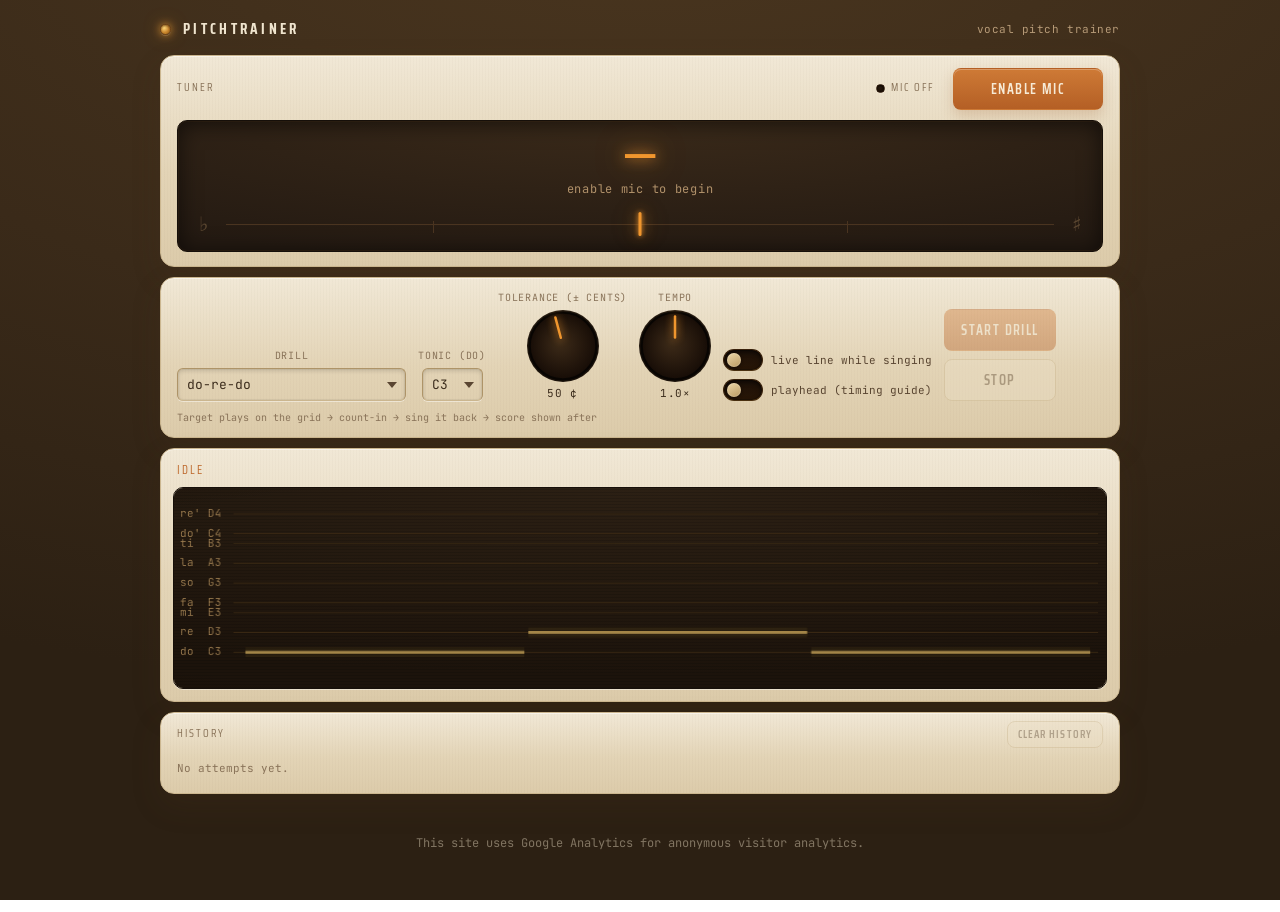
==== index.html @ 5811337f "icons" ====
<!DOCTYPE html>
<html lang="en">
<head>
<meta charset="utf-8">
<meta name="viewport" content="width=device-width, initial-scale=1">
<meta name="theme-color" content="#2C2013">
<title>PitchTrainer</title>
<link rel="manifest" href="manifest.webmanifest">
<link rel="icon" href="icons/favicon.ico" sizes="any">
<link rel="icon" type="image/png" sizes="16x16" href="icons/icon-16.png">
<link rel="icon" type="image/png" sizes="32x32" href="icons/icon-32.png">
<link rel="apple-touch-icon" sizes="180x180" href="icons/icon-180.png">
<link rel="preconnect" href="https://fonts.googleapis.com">
<link rel="preconnect" href="https://fonts.gstatic.com" crossorigin>
<link href="https://fonts.googleapis.com/css2?family=JetBrains+Mono:wght@400;500;700&family=Saira+Condensed:wght@500;600;700&display=swap" rel="stylesheet">
<link rel="stylesheet" href="css/styles.css">
<!-- Google tag (gtag.js) -->
<script async src="https://www.googletagmanager.com/gtag/js?id=G-6S166VVNEM"></script>
<script>
  window.dataLayer = window.dataLayer || [];
  function gtag(){dataLayer.push(arguments);}
  gtag('js', new Date());
  gtag('config', 'G-6S166VVNEM');
</script>
</head>
<body>
<header>
  <span class="led"></span>
  <h1>PitchTrainer</h1>
  <span class="sub">vocal pitch trainer</span>
</header>

<main>
  <!-- HERO: strobe tuner. Live the moment the mic is on before any drill -->
  <div class="brushed hero">
    <div class="hero-row">
      <span class="eyebrow">Tuner</span>
      <span class="eyebrow mic-state-row" style="margin-left:auto">
        <span class="rled" id="micLed"></span>
        <span id="micStateText">mic off</span>
      </span>
      <button id="micBtn">Enable mic</button>
    </div>
    <div class="face">
      <div class="note" id="liveNote">—</div>
      <div class="readout" id="liveCents">enable mic to begin</div>
      <div class="strobe">
        <span class="sym" id="flatSym">&#9837;</span>
        <div class="track">
          <div class="rule"></div>
          <div class="tick" style="left:25%"></div>
          <div class="detent"></div>
          <div class="tick" style="left:75%"></div>
          <div class="needle" id="liveFill"></div>
        </div>
        <span class="sym" id="sharpSym">&#9839;</span>
      </div>
    </div>
  </div>

  <!-- CONTROLS -->
  <div class="brushed controls">
    <div class="row">
      <label>Drill
        <select id="drillSel"></select>
      </label>
      <label>Tonic (do)
        <select id="tonicSel"></select>
      </label>
      <label>Tolerance (± cents)
        <div class="knob-group" id="tolKnob">
          <canvas width="72" height="72" tabindex="0"></canvas>
          <div class="knob-val">50 ¢</div>
        </div>
      </label>
      <label>Tempo
        <div class="knob-group" id="tempoKnob">
          <canvas width="72" height="72" tabindex="0"></canvas>
          <div class="knob-val" id="tempoVal">1.0×</div>
        </div>
      </label>
      <div style="display:flex;flex-direction:column;gap:8px;align-self:flex-end">
        <label class="toggle hw-toggle">
          <span class="sw"><input type="checkbox" id="concurrentChk"><span class="sw-track"><span class="sw-thumb"></span></span></span>
          live line while singing
        </label>
        <label class="toggle hw-toggle">
          <span class="sw"><input type="checkbox" id="playheadChk"><span class="sw-track"><span class="sw-thumb"></span></span></span>
          playhead (timing guide)
        </label>
      </div>
      <div style="display:flex;flex-direction:column;gap:8px;align-self:flex-end">
        <button id="startBtn" disabled>Start drill</button>
        <button id="stopBtn" class="ghost" disabled>Stop</button>
      </div>
    </div>
    <div class="hint">Target plays on the grid → count-in → sing it back → score shown after&nbsp;</div>
  </div>

  <!-- VIZ -->
  <div class="brushed viz">
    <div class="status" id="status">idle</div>
    <div class="screen"><canvas id="plot" width="940" height="200"></canvas></div>
  </div>

  <!-- SCORE -->
  <div class="brushed score" id="scorePanel" style="display:none">
    <table id="scoreTable">
      <thead><tr><th></th><th>note</th><th>target</th><th>landed</th><th>hold in band</th><th>hold mean dev</th><th>hold drift</th></tr></thead>
      <tbody></tbody>
    </table>
  </div>

  <!-- HISTORY -->
  <div class="brushed history" id="historyPanel">
    <div class="history-head">
      <span class="eyebrow">History</span>
      <button id="clearHistBtn" class="ghost">Clear history</button>
    </div>
    <div id="historyList"></div>
  </div>
</main>

<script type="module" src="src/main.js"></script>
<footer style="text-align:center;padding:1rem;font-size:0.75rem;opacity:0.45">
  This site uses Google Analytics for anonymous visitor analytics.
</footer>
</body>
</html>
---- css/styles.css ----
:root{
  --cream:#ECE1CC; --panel:#E3D4B6; --raised:#F1E8D6; --hair:#CBB68F;
  --walnut:#5A4632; --walnut-deep:#3B2C1C; --muted:#897359;
  --screen:#241a12; --phos:#F0962E; --amber:#C97B2C; --red:#B2422B; --green:#6E8B3D;
  --led:#C9852E; --burnt:#BE6A2E;
}
*{box-sizing:border-box}
body{
  margin:0; color:#E7DAC0;
  font:13px/1.5 "JetBrains Mono",ui-monospace,Menlo,Consolas,monospace;
  background:radial-gradient(130% 90% at 50% -12%, #4A361F 0%, #3A2A19 55%, #2C2013 100%);
  background-attachment:fixed; min-height:100vh; -webkit-font-smoothing:antialiased;
}
.brushed{
  background:
    repeating-linear-gradient(90deg, rgba(90,70,50,.025) 0 1px, transparent 1px 3px),
    linear-gradient(180deg, var(--raised), var(--panel) 55%, #DCCBAA);
  border:1px solid var(--hair); border-radius:14px;
  box-shadow:0 1px 0 rgba(255,255,255,.5) inset, 0 12px 30px rgba(80,55,30,.16);
}
header{max-width:1000px;margin:12px auto 0;padding:6px 20px;display:flex;align-items:center;gap:12px;}

/* RECESSED LED — power indicator in header */
.led{
  width:11px; height:11px; border-radius:50%; flex-shrink:0;
  background:radial-gradient(circle at 35% 32%, #FFD878, var(--led) 55%, #8A4A0A);
  border:1px solid #7A4A18;
  box-shadow:
    inset 0 1px 2px rgba(0,0,0,0.35),
    inset 0 -1px 1px rgba(255,210,80,0.2),
    0 0 8px var(--led),
    0 0 18px rgba(200,130,46,0.45),
    0 1px 0 rgba(255,255,255,0.18);
}

h1{font-family:"Saira Condensed",sans-serif;font-weight:700;letter-spacing:.22em;font-size:15px;
   margin:0;text-transform:uppercase;color:#EFE4CE;}
.sub{color:#B79B78;font-size:11px;letter-spacing:.05em;margin-left:auto;}
main{max-width:1000px;margin:8px auto 24px;padding:0 20px;display:flex;flex-direction:column;gap:10px;}

/* MIC STATE ROW with dedicated LED */
.mic-state-row{display:inline-flex;align-items:center;gap:6px;}

/* Recessed LED for mic state */
.rled{
  display:inline-block; width:9px; height:9px; border-radius:50%; flex-shrink:0;
  background:radial-gradient(circle at 38% 34%, #2a1a0e, #120800);
  border:1px solid #2a1608;
  box-shadow:inset 0 1px 2px rgba(0,0,0,0.7), 0 1px 0 rgba(255,255,255,0.08);
  transition:background .25s, box-shadow .25s;
}
.rled.rled-on{
  background:radial-gradient(circle at 34% 30%, #FFD878, var(--phos) 55%, #A05010);
  border-color:#8A5018;
  box-shadow:
    inset 0 1px 2px rgba(0,0,0,0.2),
    inset 0 -1px 1px rgba(255,220,80,0.2),
    0 0 7px var(--phos),
    0 0 16px rgba(240,150,46,0.5);
}

/* hero strobe tuner */
.hero{padding:12px 16px 14px;}
.hero-row{display:flex;align-items:center;gap:12px;margin-bottom:10px;}
.eyebrow{font-family:"Saira Condensed";letter-spacing:.18em;text-transform:uppercase;font-size:11px;color:var(--muted);}
.face{
  position:relative;overflow:hidden;
  background:radial-gradient(120% 150% at 50% 0%, #3a2a1a 0%, var(--screen) 72%);
  border:1px solid #160f09;border-radius:10px;padding:12px 16px;text-align:center;
  box-shadow:inset 0 2px 22px rgba(0,0,0,.6), inset 0 0 0 1px rgba(240,150,46,.06);
}
.note{font-family:"Saira Condensed";font-weight:600;font-size:42px;line-height:1;color:var(--phos);
      text-shadow:0 0 14px var(--phos), 0 0 32px rgba(240,150,46,.55);letter-spacing:.02em;}
.readout{font-size:12px;color:#b0916a;margin-top:5px;letter-spacing:.06em;}
.strobe{display:flex;align-items:center;gap:14px;margin-top:11px;}

/* Flat/sharp symbols — stronger glow when lit */
.sym{font-size:20px;color:#5a4630;width:18px;text-align:center;transition:color .1s,text-shadow .1s;}
.sym.lit-flat{
  color:var(--phos);
  text-shadow:0 0 6px var(--phos), 0 0 18px rgba(240,150,46,.85), 0 0 38px rgba(240,150,46,.4);
}
.sym.lit-sharp{
  color:#E06A4A;
  text-shadow:0 0 6px #E06A4A, 0 0 18px rgba(224,106,74,.85), 0 0 38px rgba(224,106,74,.4);
}
.track{position:relative;flex:1;height:24px;}
.rule{position:absolute;left:0;right:0;top:50%;height:1px;background:#4a3420;}
.detent{position:absolute;left:50%;top:3px;bottom:3px;width:2px;background:#7a5a30;transform:translateX(-1px);}
.tick{position:absolute;top:9px;height:12px;width:1px;background:#4a3420;}

/* Needle — stronger warm bloom */
.needle{
  position:absolute;top:0;bottom:0;width:3px;left:50%;
  background:var(--phos);border-radius:2px;
  box-shadow:0 0 5px var(--phos), 0 0 14px rgba(240,150,46,.7), 0 0 28px rgba(240,150,46,.35);
  transform:translateX(-1.5px);transition:left .06s linear,background .1s,box-shadow .1s;
}

/* controls */
.controls{padding:12px 16px;}
.row{display:flex;gap:12px;flex-wrap:wrap;align-items:flex-end;}
label{color:var(--muted);font-size:10px;letter-spacing:.08em;text-transform:uppercase;display:flex;flex-direction:column;gap:5px;align-items:center;}

/* ENGRAVED SELECT — recessed, inset shadow, custom arrow */
select{
  background:linear-gradient(180deg, #DDD0B0, #EDE2CC);
  color:var(--walnut-deep);
  border:1px solid #AE9468;
  border-bottom-color:var(--hair);
  border-radius:6px;
  padding:7px 26px 7px 9px;
  font:13px "JetBrains Mono",monospace;
  box-shadow:inset 0 2px 4px rgba(0,0,0,.14), inset 0 0 0 1px rgba(0,0,0,.04), 0 1px 0 rgba(255,255,255,.45);
  appearance:none; -webkit-appearance:none;
  background-image:url("data:image/svg+xml,%3Csvg xmlns='http://www.w3.org/2000/svg' width='10' height='6' viewBox='0 0 10 6'%3E%3Cpath d='M0 0l5 6 5-6z' fill='%235A4632'/%3E%3C/svg%3E");
  background-repeat:no-repeat;
  background-position:right 8px center;
  cursor:pointer;
}
select:disabled{opacity:.45;cursor:not-allowed;}

button{font-family:"Saira Condensed";letter-spacing:.1em;text-transform:uppercase;font-weight:600;font-size:14px;
      background:linear-gradient(180deg,#CE7A36,#B45F25);color:#F6EAD6;border:1px solid transparent;border-radius:8px;padding:9px 16px;
      cursor:pointer;box-shadow:0 1px 0 rgba(255,255,255,.25) inset,0 6px 14px rgba(150,80,30,.22);}
button.ghost{background:#EBDFC6;color:var(--walnut);box-shadow:none;border:1px solid var(--hair);}
button:disabled{opacity:.4;cursor:not-allowed;box-shadow:none;}

/* HARDWARE TOGGLE SWITCH */
.toggle{flex-direction:row;align-items:center;gap:8px;text-transform:none;letter-spacing:0;font-size:11px;color:var(--walnut);cursor:pointer;}

.hw-toggle .sw{
  position:relative; display:inline-flex; align-items:center;
  width:40px; height:22px; flex-shrink:0;
}
.hw-toggle .sw input{
  position:absolute; width:1px; height:1px; opacity:0;
  padding:0; margin:-1px; overflow:hidden; clip:rect(0,0,0,0);
}
.hw-toggle .sw-track{
  position:absolute; inset:0;
  background:linear-gradient(180deg, #1C1008, #281606);
  border:1px solid #38200A;
  border-bottom-color:#4A3010;
  border-radius:11px;
  box-shadow:inset 0 2px 5px rgba(0,0,0,.6), inset 0 0 0 1px rgba(0,0,0,.2);
  transition:background .2s, border-color .2s, box-shadow .2s;
  cursor:pointer;
}
.hw-toggle .sw input:checked + .sw-track{
  background:linear-gradient(180deg, #6A3A0E, #8C5018);
  border-color:#7A4A14;
  box-shadow:inset 0 2px 4px rgba(0,0,0,.3), 0 0 8px rgba(190,110,40,.35), 0 0 2px rgba(190,110,40,.5);
}
.hw-toggle .sw-thumb{
  position:absolute; top:3px; left:3px;
  width:14px; height:14px; border-radius:50%;
  background:linear-gradient(150deg, #EDD8AA, #B89860);
  box-shadow:0 1px 3px rgba(0,0,0,.55), inset 0 0 0 1px rgba(255,255,255,.15);
  transition:transform .2s;
  pointer-events:none;
}
.hw-toggle .sw input:checked + .sw-track .sw-thumb{
  transform:translateX(18px);
  background:linear-gradient(150deg, #FFE8B8, #D4A860);
}

/* Mic button and state text: fixed footprint so toggling never reflows layout.
   min-width covers the larger text state ("TURN MIC OFF" / "mic off"). */
#micBtn { white-space:nowrap; min-width:150px; }
#micStateText { display:inline-block; min-width:50px; }

/* Start/Stop pair: both buttons in the same column container stretch to equal width. */
#startBtn, #stopBtn { width:100%; }

.hint{color:var(--muted);font-size:10px;margin-top:9px;line-height:1.5;}

/* ROTARY KNOBS */
.knob-group{
  display:flex; flex-direction:column; align-items:center; gap:3px;
}
.knob-group canvas{
  display:block; cursor:ns-resize; border-radius:50%;
  width:72px; height:72px;
}
.knob-group canvas:focus{
  outline:none;
  filter:drop-shadow(0 0 4px rgba(240,150,46,.55));
}
[data-disabled="true"] .knob-group canvas,
[data-disabled="true"] canvas{
  opacity:.4; cursor:not-allowed;
}
.knob-val{
  font-size:11px; color:var(--walnut-deep); letter-spacing:.06em;
  min-width:52px; text-align:center;
}

/* screen / plot */
.viz{padding:12px;}
.status{font-family:"Saira Condensed";letter-spacing:.16em;text-transform:uppercase;font-size:12px;color:var(--burnt);
      min-height:16px;margin:0 4px 8px;}
.screen{position:relative;border-radius:10px;overflow:hidden;border:1px solid #160f09;
      box-shadow:inset 0 0 30px rgba(0,0,0,.55), 0 1px 0 rgba(255,255,255,.4);}
canvas{width:100%;height:200px;display:block;background:radial-gradient(130% 120% at 50% 0%, #2c2014 0%, #1c130b 78%);}
.screen::after{content:"";position:absolute;inset:0;pointer-events:none;mix-blend-mode:multiply;
      background:repeating-linear-gradient(0deg, rgba(0,0,0,.14) 0 1px, transparent 1px 3px);}
.screen::before{content:"";position:absolute;inset:0;pointer-events:none;
      background:radial-gradient(120% 95% at 50% 50%, transparent 58%, rgba(20,10,0,.5));}

/* Override canvas rule for knob canvases (they are not full-width screen canvases) */
.knob-group canvas{width:72px;height:72px;}

/* score */
.score{padding:4px 8px 6px;}
table{width:100%;border-collapse:collapse;font-size:13px;}
th,td{text-align:left;padding:6px 9px;border-bottom:1px solid #D2C09A;}
th{color:var(--muted);font-weight:500;font-size:10px;letter-spacing:.1em;text-transform:uppercase;}
td{color:var(--walnut);}
.glyph{font-size:18px;width:26px;text-align:center;}
.flat{color:var(--amber);} .sharp{color:var(--red);} .good{color:var(--green);}
/* history */
.history{padding:8px 16px 10px;}
.history-head{display:flex;align-items:center;justify-content:space-between;margin-bottom:6px;}
.history-head button{padding:4px 10px;font-size:11px;}
.hist-row{display:flex;gap:12px;align-items:baseline;padding:5px 0;border-bottom:1px solid #D2C09A;font-size:12px;color:var(--walnut);}
.hist-row:last-child{border-bottom:none;}
.hist-time{color:var(--muted);font-size:10px;min-width:76px;flex-shrink:0;}
.hist-drill{flex:1;}
.hist-result{flex-shrink:0;}
.hist-empty{color:var(--muted);font-size:11px;padding:6px 0;}

/* CRT power-off: white retracts top-to-bottom (transform-origin: bottom on the element)
   → thin line at bottom edge → snaps out */
@keyframes crt-collapse {
  0%   { transform: scaleY(1);     opacity: 1;   }
  60%  { transform: scaleY(0.025); opacity: 1;   }
  82%  { transform: scaleY(0.01);  opacity: 0.7; }
  100% { transform: scaleY(0);     opacity: 0;   }
}

@media (prefers-reduced-motion:reduce){ .needle{transition:none;} }
@media (max-width:560px){ .note{font-size:46px;} .row{gap:12px;} }
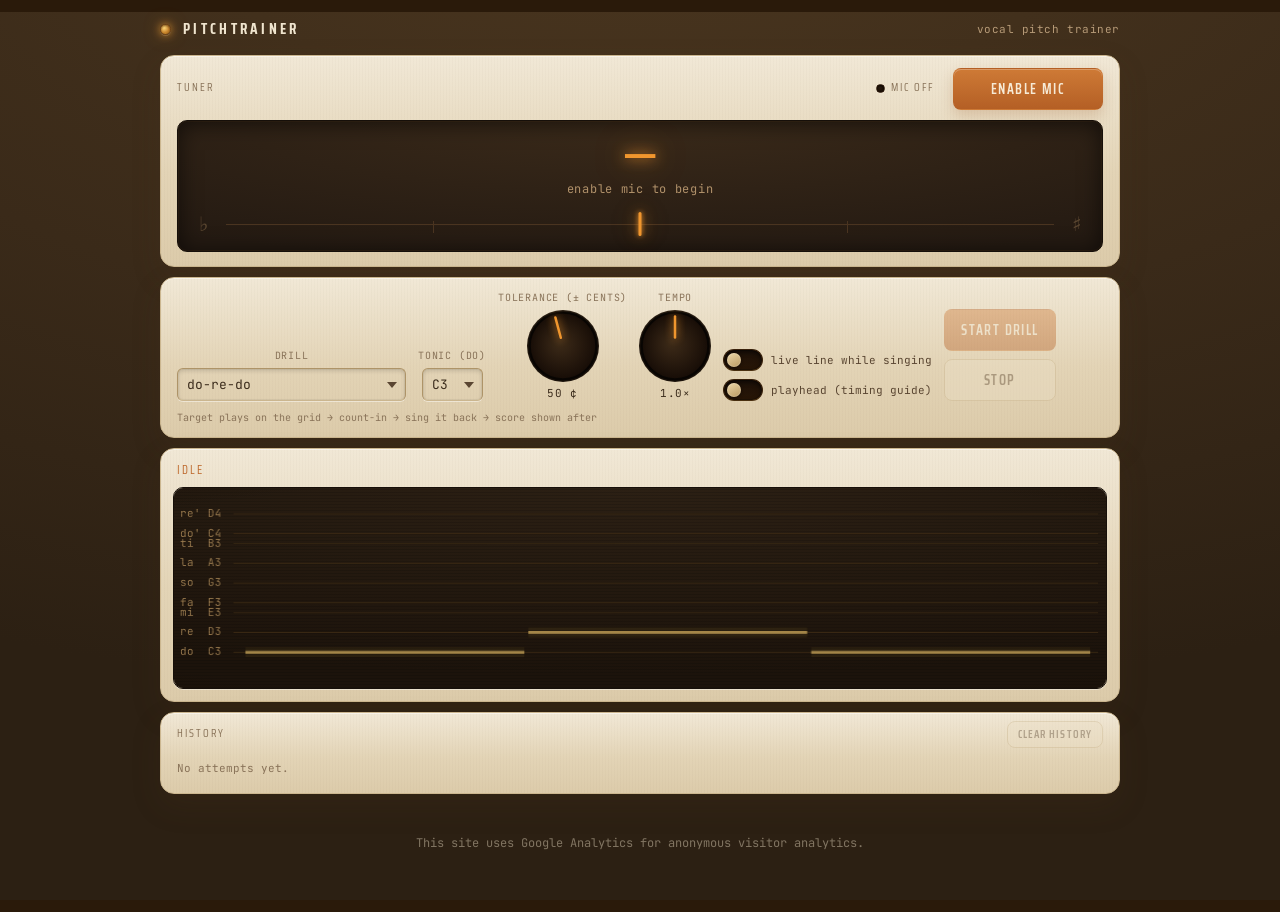
==== commit 53d78418: "attempt 3" ====
--- a/index.html
+++ b/index.html
@@ -2,8 +2,10 @@
 <html lang="en">
 <head>
 <meta charset="utf-8">
-<meta name="viewport" content="width=device-width, initial-scale=1">
-<meta name="theme-color" content="#2C2013">
+<meta name="viewport" content="width=device-width, initial-scale=1, viewport-fit=cover">
+<meta name="apple-mobile-web-app-capable" content="yes">
+<meta name="apple-mobile-web-app-status-bar-style" content="black-translucent">
+<meta name="theme-color" content="#2a1a0a">
 <title>PitchTrainer</title>
 <link rel="manifest" href="manifest.webmanifest">
 <link rel="icon" href="icons/favicon.ico" sizes="any">
--- a/css/styles.css
+++ b/css/styles.css
@@ -5,8 +5,12 @@
   --led:#C9852E; --burnt:#BE6A2E;
 }
 *{box-sizing:border-box}
+html{
+  margin:0; padding:0; min-height:100%;
+  background:#2a1a0a;
+}
 body{
-  margin:0; color:#E7DAC0;
+  margin:0; padding:0; color:#E7DAC0;
   font:13px/1.5 "JetBrains Mono",ui-monospace,Menlo,Consolas,monospace;
   background:radial-gradient(130% 90% at 50% -12%, #4A361F 0%, #3A2A19 55%, #2C2013 100%);
   background-attachment:fixed; min-height:100vh; -webkit-font-smoothing:antialiased;
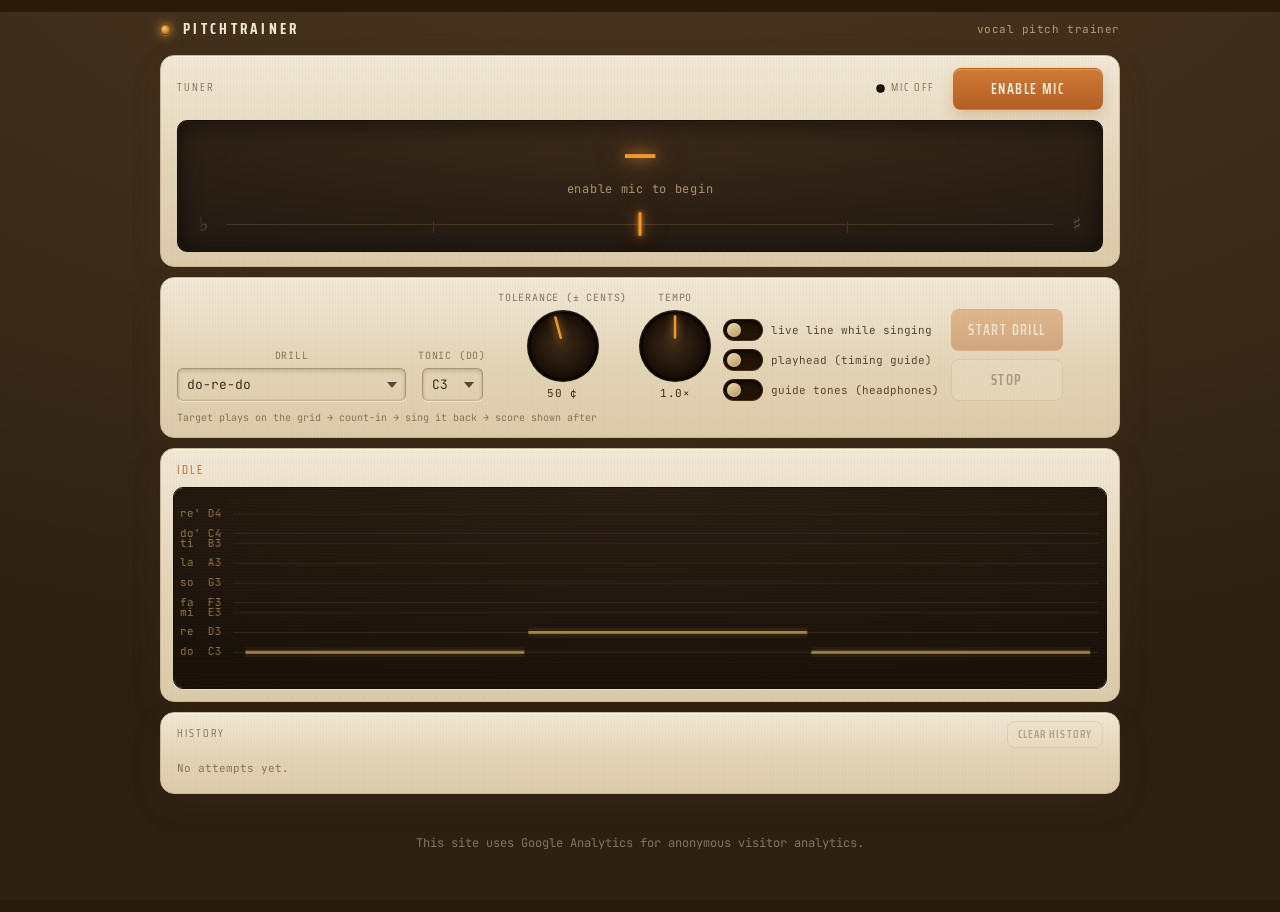
==== commit 099a96fd: "overhaul" ====
--- a/index.html
+++ b/index.html
@@ -3,6 +3,7 @@
 <head>
 <meta charset="utf-8">
 <meta name="viewport" content="width=device-width, initial-scale=1, viewport-fit=cover">
+<meta name="mobile-web-app-capable" content="yes">
 <meta name="apple-mobile-web-app-capable" content="yes">
 <meta name="apple-mobile-web-app-status-bar-style" content="black-translucent">
 <meta name="theme-color" content="#2a1a0a">
@@ -90,6 +91,10 @@
           <span class="sw"><input type="checkbox" id="playheadChk"><span class="sw-track"><span class="sw-thumb"></span></span></span>
           playhead (timing guide)
         </label>
+        <label class="toggle hw-toggle">
+          <span class="sw"><input type="checkbox" id="guideTonesChk"><span class="sw-track"><span class="sw-thumb"></span></span></span>
+          guide tones (headphones)
+        </label>
       </div>
       <div style="display:flex;flex-direction:column;gap:8px;align-self:flex-end">
         <button id="startBtn" disabled>Start drill</button>
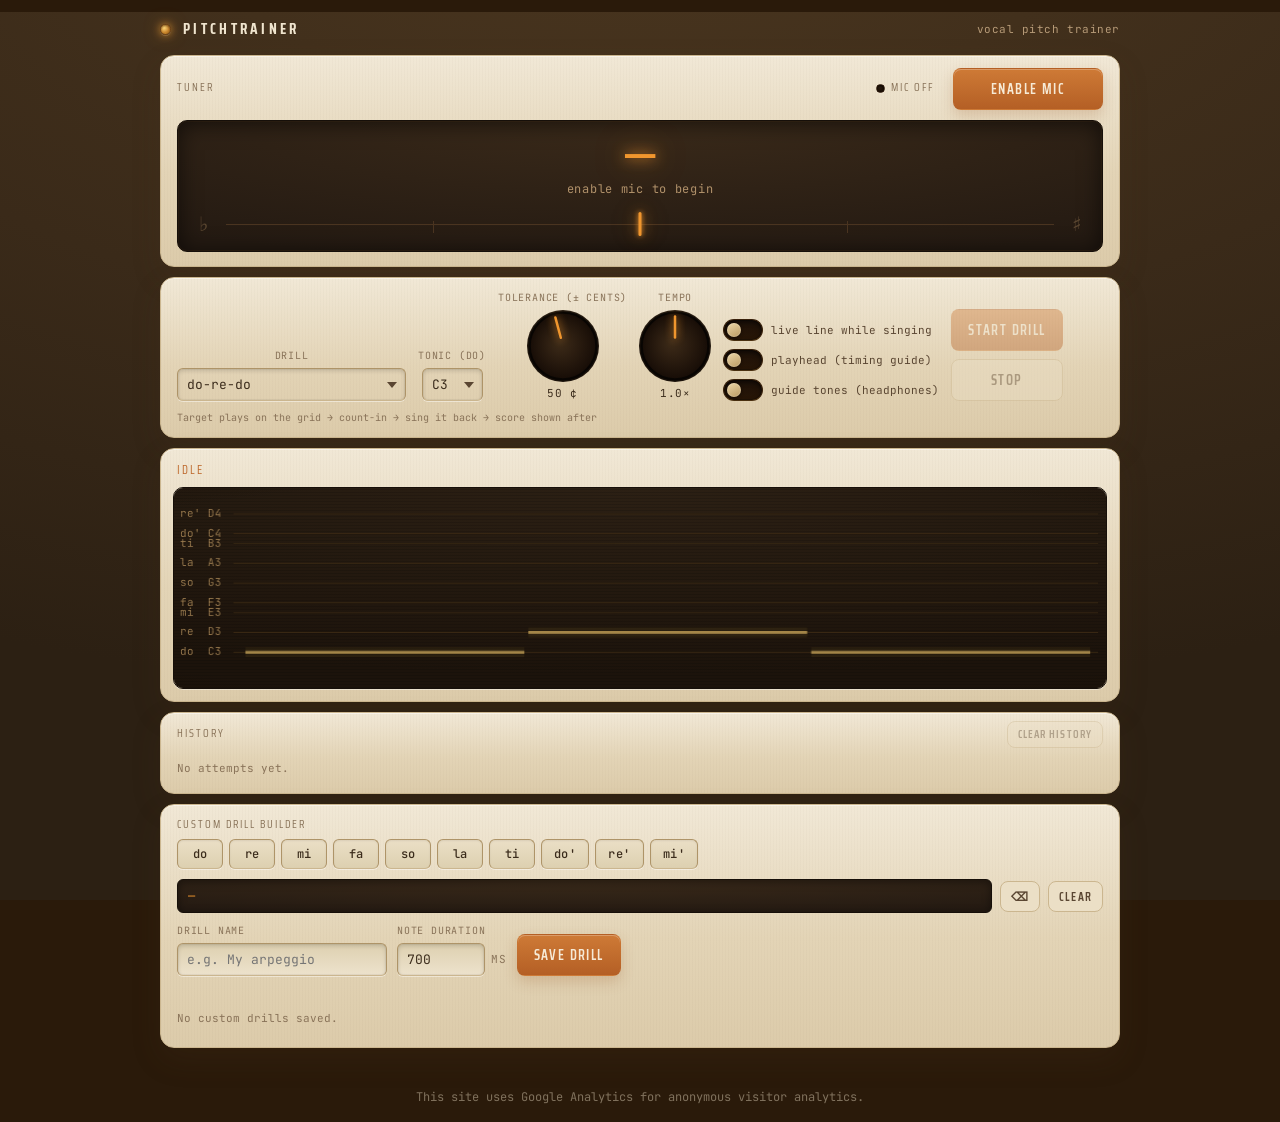
==== commit 61eb6e42: "custom drills" ====
--- a/index.html
+++ b/index.html
@@ -7,7 +7,12 @@
 <meta name="apple-mobile-web-app-capable" content="yes">
 <meta name="apple-mobile-web-app-status-bar-style" content="black-translucent">
 <meta name="theme-color" content="#2a1a0a">
-<title>PitchTrainer</title>
+<title>PitchTrainer - Vocal Pitch &amp; Guitar Tuning App</title>
+<meta name="description" content="Free &amp; accurate vocal pitch training &amp; guitar tuning app. No signup required.">
+<meta property="og:title" content="PitchTrainer - Vocal Pitch &amp; Guitar Tuning App">
+<meta property="og:description" content="Free &amp; accurate vocal pitch training &amp; guitar tuning app. No signup required.">
+<meta property="og:type" content="website">
+<meta property="og:url" content="https://tilanayaje.github.io/pitch-trainer/">
 <link rel="manifest" href="manifest.webmanifest">
 <link rel="icon" href="icons/favicon.ico" sizes="any">
 <link rel="icon" type="image/png" sizes="16x16" href="icons/icon-16.png">
@@ -126,6 +131,33 @@
     </div>
     <div id="historyList"></div>
   </div>
+
+  <!-- DRILL DESIGNER -->
+  <div class="brushed drill-designer">
+    <div class="history-head">
+      <span class="eyebrow">Custom Drill Builder</span>
+    </div>
+    <div class="solfege-pad" id="solfegePad"></div>
+    <div class="seq-row">
+      <div class="seq-display" id="seqDisplay">—</div>
+      <button type="button" class="ghost seq-btn" id="seqUndo">&#9003;</button>
+      <button type="button" class="ghost seq-btn" id="seqClear">clear</button>
+    </div>
+    <div class="builder-fields">
+      <label>Drill name
+        <input type="text" id="drillName" placeholder="e.g. My arpeggio" maxlength="60">
+      </label>
+      <label>Note duration
+        <div class="dur-row">
+          <input type="number" id="drillDur" value="700" min="200" max="3000" step="50">
+          <span class="dur-unit">ms</span>
+        </div>
+      </label>
+      <button id="saveDrillBtn">Save drill</button>
+    </div>
+    <div id="builderMsg" class="builder-msg"></div>
+    <div id="customDrillList"></div>
+  </div>
 </main>
 
 <script type="module" src="src/main.js"></script>
--- a/css/styles.css
+++ b/css/styles.css
@@ -245,3 +245,58 @@
 
 @media (prefers-reduced-motion:reduce){ .needle{transition:none;} }
 @media (max-width:560px){ .note{font-size:46px;} .row{gap:12px;} }
+
+/* DRILL DESIGNER */
+.drill-designer{padding:12px 16px 14px;}
+.solfege-pad{display:flex;flex-wrap:wrap;gap:6px;margin-bottom:10px;}
+.solfege-btn{
+  font-family:"JetBrains Mono",monospace;font-size:12px;font-weight:500;
+  letter-spacing:.04em;text-transform:none;
+  background:linear-gradient(180deg,#EBDFC6,#DDD0B0);color:var(--walnut-deep);
+  border:1px solid #AE9468;border-bottom-color:var(--hair);border-radius:6px;
+  padding:6px 12px;cursor:pointer;min-width:46px;text-align:center;
+  box-shadow:0 1px 0 rgba(255,255,255,.45),inset 0 1px 2px rgba(0,0,0,.08);
+}
+.solfege-btn:hover{background:linear-gradient(180deg,#F5EDDA,#E8D9B8);}
+.solfege-btn:active{background:linear-gradient(180deg,#D5C8A8,#C8BA92);box-shadow:inset 0 2px 4px rgba(0,0,0,.15);}
+.seq-row{display:flex;align-items:center;gap:8px;margin-bottom:10px;}
+.seq-display{
+  flex:1;min-height:34px;padding:7px 10px;
+  background:radial-gradient(120% 150% at 50% 0%,#3a2a1a,var(--screen) 72%);
+  border:1px solid #160f09;border-radius:6px;
+  color:var(--phos);font-size:12px;letter-spacing:.04em;line-height:1.5;
+  box-shadow:inset 0 2px 8px rgba(0,0,0,.4);word-break:break-all;
+}
+.seq-btn{padding:5px 10px;font-size:12px;}
+.builder-fields{display:flex;flex-wrap:wrap;gap:10px;align-items:flex-end;margin-bottom:6px;}
+.builder-fields>label{
+  color:var(--muted);font-size:10px;letter-spacing:.08em;text-transform:uppercase;
+  display:flex;flex-direction:column;gap:5px;align-items:flex-start;
+}
+.builder-fields input[type="text"],
+.builder-fields input[type="number"]{
+  background:linear-gradient(180deg,#DDD0B0,#EDE2CC);color:var(--walnut-deep);
+  border:1px solid #AE9468;border-bottom-color:var(--hair);border-radius:6px;
+  padding:7px 9px;font:13px "JetBrains Mono",monospace;
+  box-shadow:inset 0 2px 4px rgba(0,0,0,.14),inset 0 0 0 1px rgba(0,0,0,.04),0 1px 0 rgba(255,255,255,.45);
+  outline:none;
+}
+.builder-fields input[type="text"]{min-width:180px;}
+.builder-fields input[type="number"]{width:88px;}
+.dur-row{display:flex;align-items:center;gap:6px;}
+.dur-unit{color:var(--muted);font-size:11px;}
+.builder-msg{font-size:11px;min-height:18px;margin-bottom:4px;letter-spacing:.03em;}
+.builder-msg.ok{color:var(--green);}
+.builder-msg.err{color:var(--red);}
+.custom-list-head{
+  color:var(--muted);font-family:"Saira Condensed";letter-spacing:.18em;
+  text-transform:uppercase;font-size:10px;margin:8px 0 4px;
+}
+.custom-item{
+  display:flex;align-items:center;gap:10px;
+  padding:5px 0;border-bottom:1px solid #D2C09A;font-size:12px;color:var(--walnut);
+}
+.custom-item:last-child{border-bottom:none;}
+.custom-item-name{flex:1;}
+.custom-item-del{padding:3px 8px;font-size:11px;}
+.custom-empty{color:var(--muted);font-size:11px;padding:6px 0;}
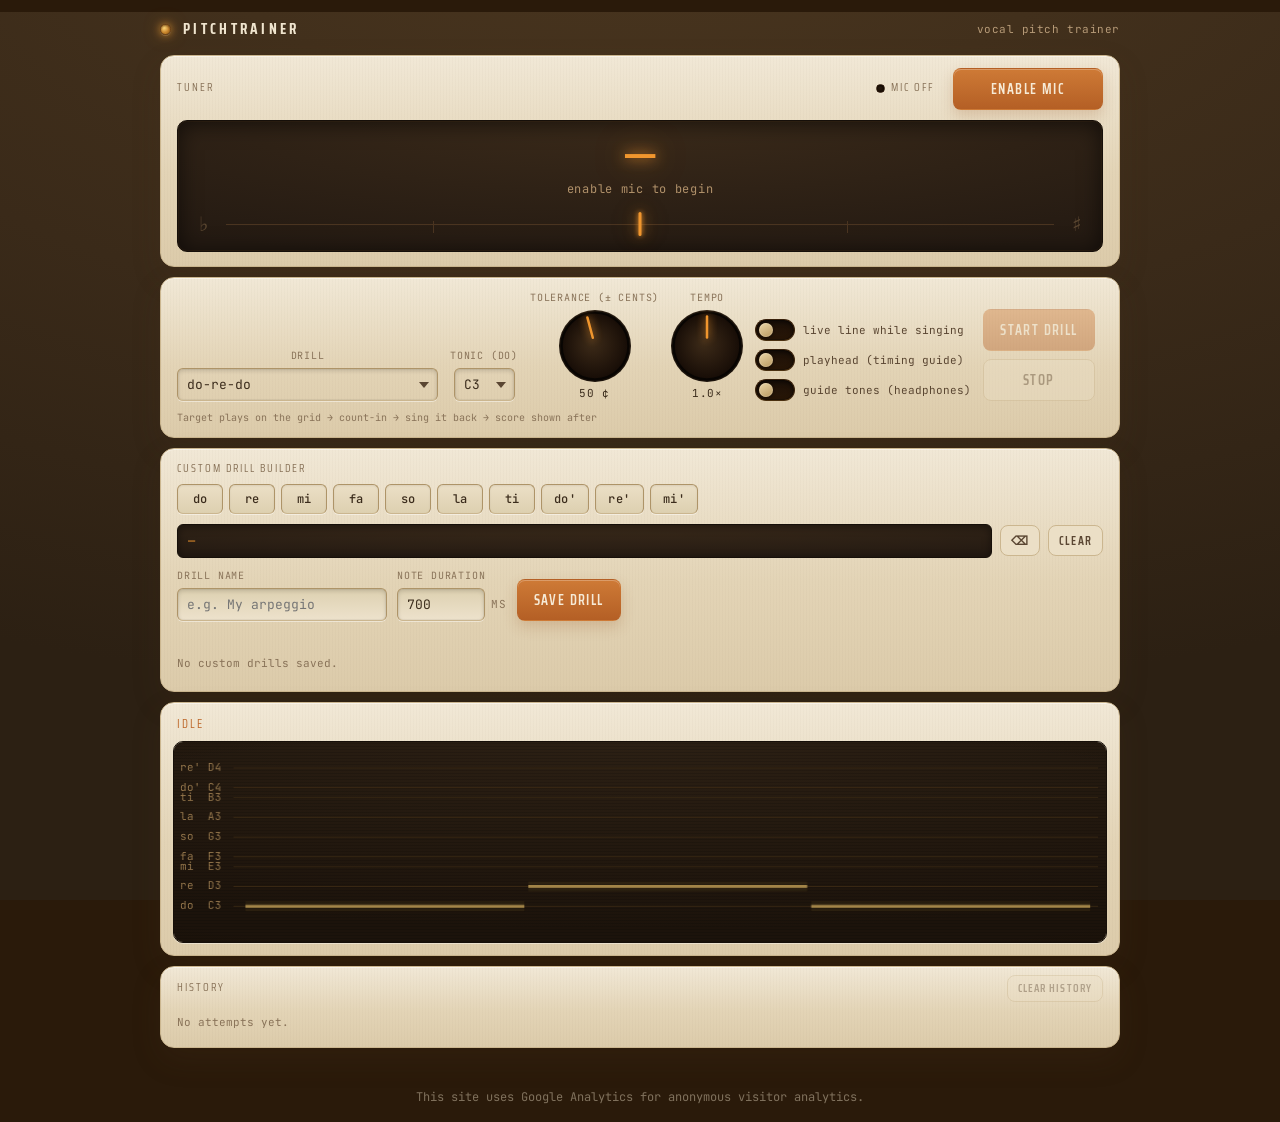
==== commit 4edf233e: "classes" ====
--- a/index.html
+++ b/index.html
@@ -109,29 +109,6 @@
     <div class="hint">Target plays on the grid → count-in → sing it back → score shown after&nbsp;</div>
   </div>
 
-  <!-- VIZ -->
-  <div class="brushed viz">
-    <div class="status" id="status">idle</div>
-    <div class="screen"><canvas id="plot" width="940" height="200"></canvas></div>
-  </div>
-
-  <!-- SCORE -->
-  <div class="brushed score" id="scorePanel" style="display:none">
-    <table id="scoreTable">
-      <thead><tr><th></th><th>note</th><th>target</th><th>landed</th><th>hold in band</th><th>hold mean dev</th><th>hold drift</th></tr></thead>
-      <tbody></tbody>
-    </table>
-  </div>
-
-  <!-- HISTORY -->
-  <div class="brushed history" id="historyPanel">
-    <div class="history-head">
-      <span class="eyebrow">History</span>
-      <button id="clearHistBtn" class="ghost">Clear history</button>
-    </div>
-    <div id="historyList"></div>
-  </div>
-
   <!-- DRILL DESIGNER -->
   <div class="brushed drill-designer">
     <div class="history-head">
@@ -158,6 +135,30 @@
     <div id="builderMsg" class="builder-msg"></div>
     <div id="customDrillList"></div>
   </div>
+
+  <!-- VIZ -->
+  <div class="brushed viz">
+    <div class="status" id="status">idle</div>
+    <div class="screen"><canvas id="plot" width="940" height="200"></canvas></div>
+  </div>
+
+  <!-- SCORE -->
+  <div class="brushed score" id="scorePanel" style="display:none">
+    <table id="scoreTable">
+      <thead><tr><th></th><th>note</th><th>target</th><th>landed</th><th>hold in band</th><th>hold mean dev</th><th>hold drift</th></tr></thead>
+      <tbody></tbody>
+    </table>
+  </div>
+
+  <!-- HISTORY -->
+  <div class="brushed history" id="historyPanel">
+    <div class="history-head">
+      <span class="eyebrow">History</span>
+      <button id="clearHistBtn" class="ghost">Clear history</button>
+    </div>
+    <div id="historyList"></div>
+  </div>
+
 </main>
 
 <script type="module" src="src/main.js"></script>
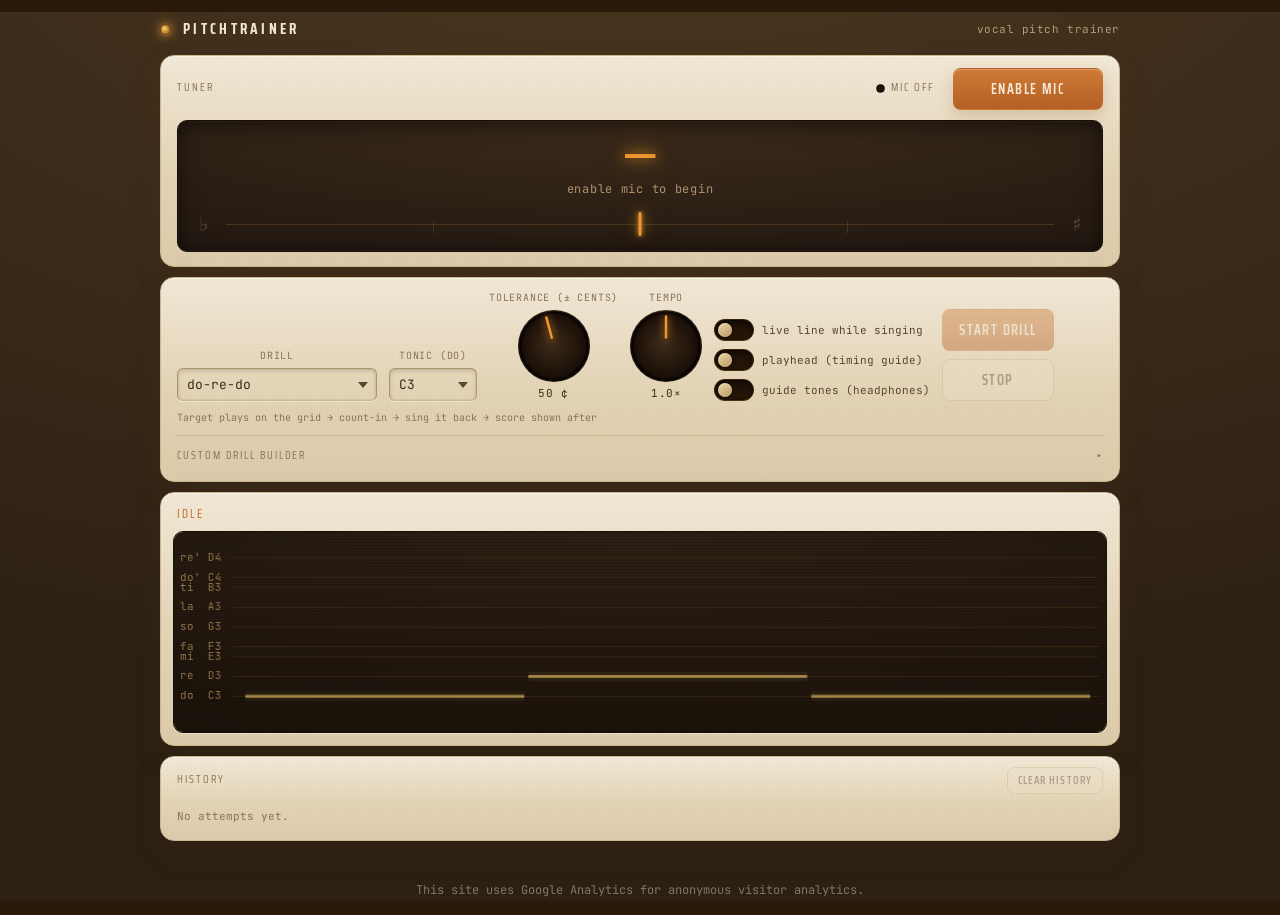
==== commit c5a9702b: "classes" ====
--- a/index.html
+++ b/index.html
@@ -66,7 +66,7 @@
     </div>
   </div>
 
-  <!-- CONTROLS -->
+  <!-- CONTROLS + BUILDER -->
   <div class="brushed controls">
     <div class="row">
       <label>Drill
@@ -107,33 +107,38 @@
       </div>
     </div>
     <div class="hint">Target plays on the grid → count-in → sing it back → score shown after&nbsp;</div>
-  </div>
-
-  <!-- DRILL DESIGNER -->
-  <div class="brushed drill-designer">
-    <div class="history-head">
-      <span class="eyebrow">Custom Drill Builder</span>
-    </div>
-    <div class="solfege-pad" id="solfegePad"></div>
-    <div class="seq-row">
-      <div class="seq-display" id="seqDisplay">—</div>
-      <button type="button" class="ghost seq-btn" id="seqUndo">&#9003;</button>
-      <button type="button" class="ghost seq-btn" id="seqClear">clear</button>
-    </div>
-    <div class="builder-fields">
-      <label>Drill name
-        <input type="text" id="drillName" placeholder="e.g. My arpeggio" maxlength="60">
-      </label>
-      <label>Note duration
-        <div class="dur-row">
-          <input type="number" id="drillDur" value="700" min="200" max="3000" step="50">
-          <span class="dur-unit">ms</span>
+    <details class="builder-details" id="builderDetails">
+      <summary class="builder-summary">
+        <span class="eyebrow">Custom Drill Builder</span>
+      </summary>
+      <div class="builder-body">
+        <div class="solfege-pad" id="solfegePad"></div>
+        <div class="seq-row">
+          <div class="seq-display" id="seqDisplay">—</div>
+          <button type="button" class="ghost seq-btn" id="seqUndo">&#9003;</button>
+          <button type="button" class="ghost seq-btn" id="seqClear">clear</button>
         </div>
-      </label>
-      <button id="saveDrillBtn">Save drill</button>
-    </div>
-    <div id="builderMsg" class="builder-msg"></div>
-    <div id="customDrillList"></div>
+        <div class="builder-fields">
+          <label>Drill name
+            <input type="text" id="drillName" placeholder="e.g. My arpeggio" maxlength="200">
+          </label>
+          <label>Note duration
+            <div class="dur-row">
+              <input type="number" id="drillDur" value="700" min="200" max="3000" step="50">
+              <span class="dur-unit">ms</span>
+            </div>
+          </label>
+          <button id="saveDrillBtn">Save drill</button>
+        </div>
+        <div id="builderMsg" class="builder-msg"></div>
+        <details class="saved-details" id="savedDetails">
+          <summary class="saved-summary">
+            <span class="eyebrow">Saved custom drills</span>
+          </summary>
+          <div id="customDrillList"></div>
+        </details>
+      </div>
+    </details>
   </div>
 
   <!-- VIZ -->
@@ -152,11 +157,13 @@
 
   <!-- HISTORY -->
   <div class="brushed history" id="historyPanel">
-    <div class="history-head">
-      <span class="eyebrow">History</span>
-      <button id="clearHistBtn" class="ghost">Clear history</button>
-    </div>
-    <div id="historyList"></div>
+    <details id="historyDetails" open>
+      <summary class="history-summary">
+        <span class="eyebrow">History</span>
+        <button id="clearHistBtn" class="ghost">Clear history</button>
+      </summary>
+      <div id="historyList"></div>
+    </details>
   </div>
 
 </main>
--- a/css/styles.css
+++ b/css/styles.css
@@ -225,8 +225,13 @@
 .flat{color:var(--amber);} .sharp{color:var(--red);} .good{color:var(--green);}
 /* history */
 .history{padding:8px 16px 10px;}
-.history-head{display:flex;align-items:center;justify-content:space-between;margin-bottom:6px;}
-.history-head button{padding:4px 10px;font-size:11px;}
+.history-summary{
+  list-style:none;display:flex;align-items:center;justify-content:space-between;
+  padding:2px 0;cursor:pointer;user-select:none;
+}
+.history-summary::-webkit-details-marker{display:none;}
+#historyDetails[open]>.history-summary{margin-bottom:6px;}
+#clearHistBtn{padding:4px 10px;font-size:11px;}
 .hist-row{display:flex;gap:12px;align-items:baseline;padding:5px 0;border-bottom:1px solid #D2C09A;font-size:12px;color:var(--walnut);}
 .hist-row:last-child{border-bottom:none;}
 .hist-time{color:var(--muted);font-size:10px;min-width:76px;flex-shrink:0;}
@@ -246,8 +251,21 @@
 @media (prefers-reduced-motion:reduce){ .needle{transition:none;} }
 @media (max-width:560px){ .note{font-size:46px;} .row{gap:12px;} }
 
-/* DRILL DESIGNER */
-.drill-designer{padding:12px 16px 14px;}
+/* CUSTOM DRILL BUILDER */
+#drillSel{width:200px;}
+#tonicSel{width:88px;}
+.builder-details{margin-top:10px;border-top:1px solid var(--hair);padding-top:8px;}
+.builder-summary,.saved-summary{
+  list-style:none;display:flex;align-items:center;justify-content:space-between;
+  padding:4px 0;cursor:pointer;user-select:none;
+}
+.builder-summary::-webkit-details-marker,.saved-summary::-webkit-details-marker{display:none;}
+.builder-summary::after,.saved-summary::after{
+  content:"▸";font-size:11px;color:var(--muted);flex-shrink:0;margin-left:8px;
+}
+#builderDetails[open]>.builder-summary::after{content:"▾";}
+#savedDetails[open]>.saved-summary::after{content:"▾";}
+.builder-body{padding-top:10px;}
 .solfege-pad{display:flex;flex-wrap:wrap;gap:6px;margin-bottom:10px;}
 .solfege-btn{
   font-family:"JetBrains Mono",monospace;font-size:12px;font-weight:500;
@@ -261,11 +279,12 @@
 .solfege-btn:active{background:linear-gradient(180deg,#D5C8A8,#C8BA92);box-shadow:inset 0 2px 4px rgba(0,0,0,.15);}
 .seq-row{display:flex;align-items:center;gap:8px;margin-bottom:10px;}
 .seq-display{
-  flex:1;min-height:34px;padding:7px 10px;
+  flex:1;height:34px;padding:7px 10px;
+  overflow:hidden;white-space:nowrap;text-overflow:ellipsis;
   background:radial-gradient(120% 150% at 50% 0%,#3a2a1a,var(--screen) 72%);
   border:1px solid #160f09;border-radius:6px;
   color:var(--phos);font-size:12px;letter-spacing:.04em;line-height:1.5;
-  box-shadow:inset 0 2px 8px rgba(0,0,0,.4);word-break:break-all;
+  box-shadow:inset 0 2px 8px rgba(0,0,0,.4);
 }
 .seq-btn{padding:5px 10px;font-size:12px;}
 .builder-fields{display:flex;flex-wrap:wrap;gap:10px;align-items:flex-end;margin-bottom:6px;}
@@ -281,13 +300,14 @@
   box-shadow:inset 0 2px 4px rgba(0,0,0,.14),inset 0 0 0 1px rgba(0,0,0,.04),0 1px 0 rgba(255,255,255,.45);
   outline:none;
 }
-.builder-fields input[type="text"]{min-width:180px;}
+.builder-fields input[type="text"]{width:200px;}
 .builder-fields input[type="number"]{width:88px;}
 .dur-row{display:flex;align-items:center;gap:6px;}
 .dur-unit{color:var(--muted);font-size:11px;}
 .builder-msg{font-size:11px;min-height:18px;margin-bottom:4px;letter-spacing:.03em;}
 .builder-msg.ok{color:var(--green);}
 .builder-msg.err{color:var(--red);}
+.saved-details{margin-top:8px;}
 .custom-list-head{
   color:var(--muted);font-family:"Saira Condensed";letter-spacing:.18em;
   text-transform:uppercase;font-size:10px;margin:8px 0 4px;
@@ -297,6 +317,6 @@
   padding:5px 0;border-bottom:1px solid #D2C09A;font-size:12px;color:var(--walnut);
 }
 .custom-item:last-child{border-bottom:none;}
-.custom-item-name{flex:1;}
-.custom-item-del{padding:3px 8px;font-size:11px;}
+.custom-item-name{flex:1;overflow:hidden;white-space:nowrap;text-overflow:ellipsis;min-width:0;}
+.custom-item-del{padding:3px 8px;font-size:11px;flex-shrink:0;}
 .custom-empty{color:var(--muted);font-size:11px;padding:6px 0;}
